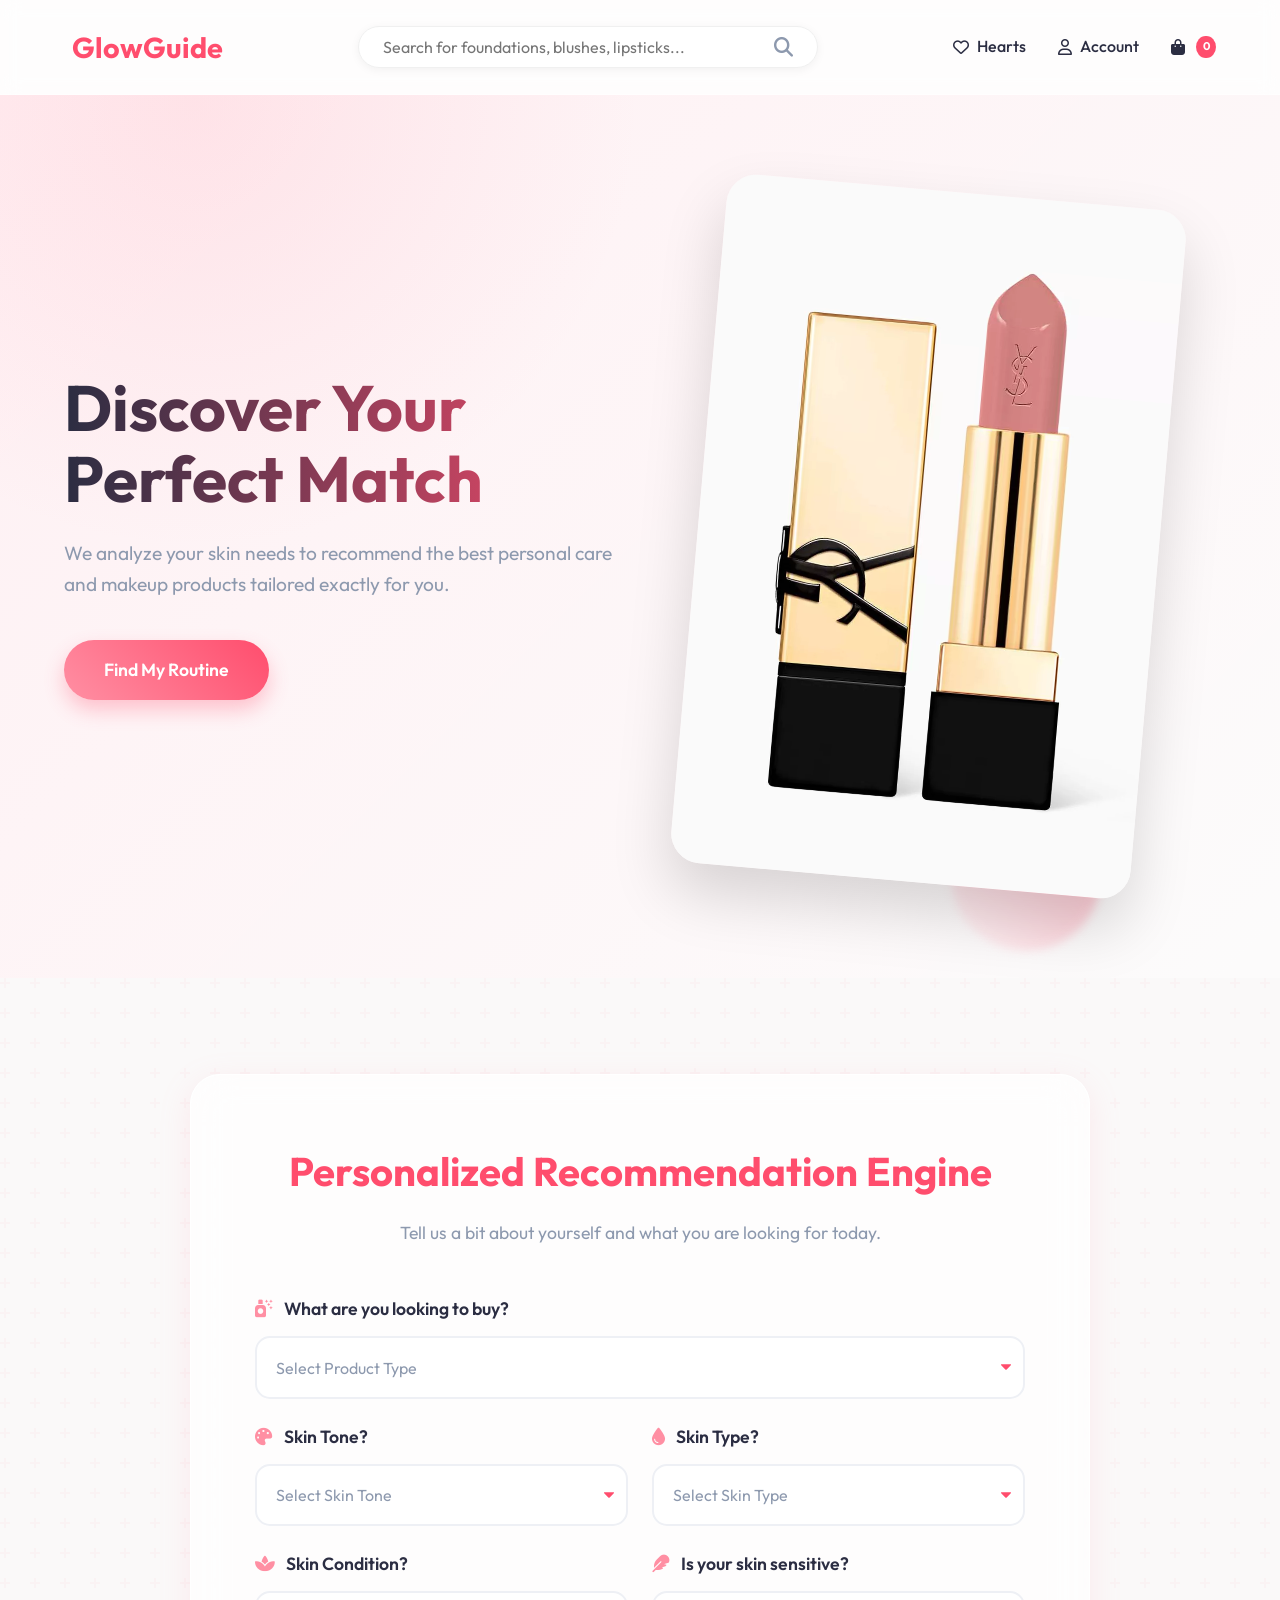
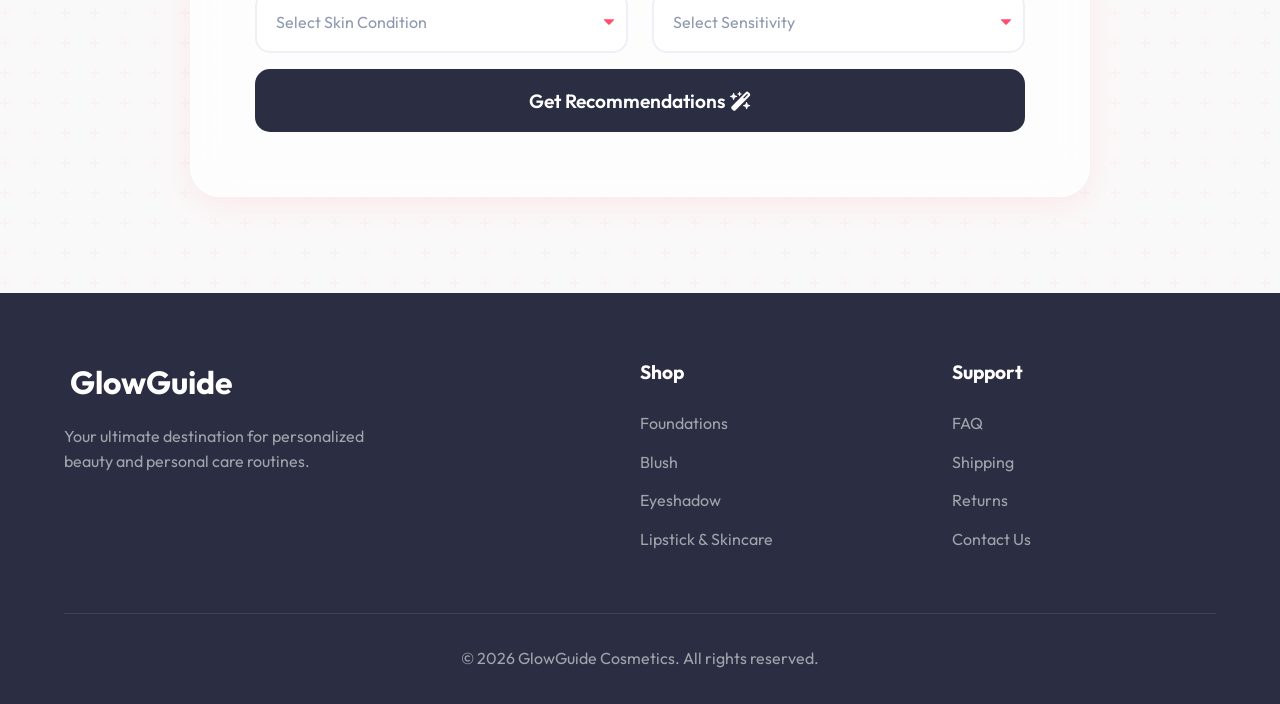
==== index.html @ 0bbc3abe "Initial commit for GlowGuide app" ====
<!DOCTYPE html>
<html lang="en">
<head>
    <meta charset="UTF-8">
    <meta name="viewport" content="width=device-width, initial-scale=1.0">
    <title>GlowGuide | Personalized Beauty Recommendations</title>
    <meta name="description" content="Discover your perfect makeup and skincare match using our intelligent recommendation engine.">
    <!-- Google Fonts: Outfit -->
    <link href="https://fonts.googleapis.com/css2?family=Outfit:wght@300;400;500;600;700&display=swap" rel="stylesheet">
    <!-- Font Awesome -->
    <link rel="stylesheet" href="https://cdnjs.cloudflare.com/ajax/libs/font-awesome/6.4.0/css/all.min.css">
    <!-- Custom CSS -->
    <link rel="stylesheet" href="style.css">
</head>
<body>
    <!-- Navbar -->
    <nav class="navbar">
        <div class="logo">
            <i class="fa-solid fa-sparkles"></i> GlowGuide
        </div>
        <div class="search-bar">
            <input type="text" placeholder="Search for foundations, blushes, lipsticks...">
            <button><i class="fa-solid fa-search"></i></button>
        </div>
        <div class="nav-links">
            <a href="#"><i class="fa-regular fa-heart"></i> Hearts</a>
            <a href="#"><i class="fa-regular fa-user"></i> Account</a>
            <a href="#" class="cart-icon" id="cart-icon-btn"><i class="fa-solid fa-bag-shopping"></i> <span class="badge">0</span></a>
        </div>
    </nav>

    <!-- Hero Section -->
    <section class="hero">
        <div class="hero-content">
            <h1>Discover Your Perfect Match</h1>
            <p>We analyze your skin needs to recommend the best personal care and makeup products tailored exactly for you.</p>
            <a href="#quiz" class="btn-primary">Find My Routine</a>
        </div>
        <div class="hero-image-placeholder">
            <div class="floating-bubble bubble-1"></div>
            <div class="floating-bubble bubble-2"></div>
            <div class="floating-bubble bubble-3"></div>
            <img id="hero-img" src="Assets/lipstick5.jpg" alt="Beauty Image" class="hero-img">
        </div>
    </section>

    <!-- Recommendation Engine -->
    <section id="quiz" class="quiz-section">
        <div class="quiz-container">
            <h2>Personalized Recommendation Engine</h2>
            <p>Tell us a bit about yourself and what you are looking for today.</p>
            
            <form id="recommendation-form">
                <div class="form-grid">
                    <div class="form-group full-width">
                        <label for="category"><i class="fa-solid fa-spray-can-sparkles"></i> What are you looking to buy?</label>
                        <select id="category" name="category" required>
                            <option value="" disabled selected>Select Product Type</option>
                            <option value="foundation">Foundation</option>
                            <option value="blush">Blush</option>
                            <option value="eyeshadow">Eyeshadow Palette</option>
                            <option value="lipstick">Lipstick</option>
                        </select>
                    </div>

                    <div class="form-group">
                        <label for="skinTone"><i class="fa-solid fa-palette"></i> Skin Tone?</label>
                        <select id="skinTone" name="skinTone" required>
                            <option value="" disabled selected>Select Skin Tone</option>
                            <option value="fair">Fair / Light</option>
                            <option value="medium">Medium</option>
                            <option value="tan">Tan / Olive</option>
                            <option value="deep">Deep</option>
                        </select>
                    </div>

                    <div class="form-group">
                        <label for="skinType"><i class="fa-solid fa-droplet"></i> Skin Type?</label>
                        <select id="skinType" name="skinType" required>
                            <option value="" disabled selected>Select Skin Type</option>
                            <option value="dry">Dry</option>
                            <option value="oily">Oily</option>
                            <option value="combination">Combination</option>
                            <option value="normal">Normal</option>
                        </select>
                    </div>

                    <div class="form-group">
                        <label for="skinCondition"><i class="fa-solid fa-spa"></i> Skin Condition?</label>
                        <select id="skinCondition" name="skinCondition" required>
                            <option value="" disabled selected>Select Skin Condition</option>
                            <option value="none">None / Normal</option>
                            <option value="acne">Acne-Prone</option>
                            <option value="aging">Aging / Fine Lines</option>
                            <option value="redness">Redness</option>
                            <option value="pigmentation">Pigmentation / Dark Spots</option>
                        </select>
                    </div>

                    <div class="form-group">
                        <label for="sensitivity"><i class="fa-solid fa-feather"></i> Is your skin sensitive?</label>
                        <select id="sensitivity" name="sensitivity" required>
                            <option value="" disabled selected>Select Sensitivity</option>
                            <option value="yes">Yes, very sensitive</option>
                            <option value="no">No, not sensitive</option>
                        </select>
                    </div>
                </div>

                <button type="submit" class="btn-submit">
                    Get Recommendations <i class="fa-solid fa-wand-magic-sparkles"></i>
                </button>
            </form>
        </div>
    </section>

    <!-- Results Section -->
    <section id="results" class="results-section hidden">
        <h2>Your Perfect Routine Matches</h2>
        <p class="subtitle">Based on your unique profile, we've curated these perfect matches for you.</p>
        
        <div class="loading-spinner hidden" id="spinner">
            <div class="spinner"></div>
        </div>

        <div class="products-grid" id="products-container">
            <!-- Dynamic Product Cards Injected Here via JS -->
        </div>
    </section>

    <!-- Cart Modal -->
    <div class="modal-overlay" id="cart-modal">
        <div class="modal-content">
            <div class="modal-header">
                <h2>Your Bag</h2>
                <button class="btn-close" id="close-modal"><i class="fa-solid fa-xmark"></i></button>
            </div>
            <div class="cart-items" id="cart-items">
                <!-- Cart items injected here -->
            </div>
            <div class="cart-footer">
                <div class="cart-total">
                    <span>Total Estimated:</span>
                    <span id="cart-total-price">$0.00</span>
                </div>
                <button class="btn-checkout">Checkout Now</button>
            </div>
            
            <!-- Success Overlay inside the popup -->
            <div class="cart-success-overlay hidden" id="cart-success">
                <div class="success-icon-wrapper">
                    <i class="fa-solid fa-check big-tick"></i>
                </div>
                <h3>Congratulations on your order!</h3>
            </div>
        </div>
    </div>

    <!-- Footer -->
    <footer>
        <div class="footer-content">
            <div class="footer-logo">
                <i class="fa-solid fa-sparkles"></i> GlowGuide
                <p>Your ultimate destination for personalized beauty and personal care routines.</p>
            </div>
            <div class="footer-links">
                <h3>Shop</h3>
                <ul>
                    <li><a href="#">Foundations</a></li>
                    <li><a href="#">Blush</a></li>
                    <li><a href="#">Eyeshadow</a></li>
                    <li><a href="#">Lipstick & Skincare</a></li>
                </ul>
            </div>
            <div class="footer-links">
                <h3>Support</h3>
                <ul>
                    <li><a href="#">FAQ</a></li>
                    <li><a href="#">Shipping</a></li>
                    <li><a href="#">Returns</a></li>
                    <li><a href="#">Contact Us</a></li>
                </ul>
            </div>
        </div>
        <div class="footer-bottom">
            <p>&copy; 2026 GlowGuide Cosmetics. All rights reserved.</p>
        </div>
    </footer>

    <!-- Product Quick View Modal -->
    <div class="modal-overlay" id="product-modal">
        <div class="modal-content product-modal-content">
            <button class="btn-close popup-close" id="close-product-modal"><i class="fa-solid fa-xmark"></i></button>
            
            <div class="product-popup-layout">
                <div class="popup-image">
                    <img id="popup-img" src="" alt="Product">
                </div>
                <div class="popup-details">
                    <h2 id="popup-title">Product Name</h2>
                    <div id="popup-tags" class="product-tags"></div>
                    <h3 id="popup-price" class="product-price">$0.00</h3>
                    <div class="popup-divider"></div>
                    <h4>Description</h4>
                    <p id="popup-desc">Product Description goes here...</p>
                    
                    <button class="btn-primary" style="margin-top: auto; width: 100%; border: none; font-size: 1.2rem; cursor: pointer;" id="popup-add-cart">
                        <i class="fa-solid fa-cart-plus"></i> Add to Bag
                    </button>
                </div>
            </div>
        </div>
    </div>

    <script src="script.js"></script>
</body>
</html>
---- style.css ----
:root {
    --primary-color: #ff8fa3;
    --primary-dark: #ff4d6d;
    --secondary-color: #fff0f3;
    --text-dark: #2b2d42;
    --text-light: #8d99ae;
    --bg-light: #faf9f9;
    --white: #ffffff;
    --glass-bg: rgba(255, 255, 255, 0.7);
    --glass-border: rgba(255, 255, 255, 0.5);
    --shadow-soft: 0 8px 32px rgba(255, 143, 163, 0.15);
    --shadow-hover: 0 15px 35px rgba(255, 143, 163, 0.25);
    --transition: all 0.3s cubic-bezier(0.25, 0.8, 0.25, 1);
}

* {
    margin: 0;
    padding: 0;
    box-sizing: border-box;
    font-family: 'Outfit', sans-serif;
}

body {
    background-color: var(--bg-light);
    color: var(--text-dark);
    line-height: 1.6;
    overflow-x: hidden;
}

html {
    scroll-behavior: smooth;
}

/* Navbar */
.navbar {
    display: flex;
    justify-content: space-between;
    align-items: center;
    padding: 1.5rem 5%;
    background: var(--glass-bg);
    backdrop-filter: blur(10px);
    -webkit-backdrop-filter: blur(10px);
    border-bottom: 1px solid var(--glass-border);
    position: sticky;
    top: 0;
    z-index: 1000;
}

.logo {
    font-size: 1.8rem;
    font-weight: 700;
    color: var(--primary-dark);
    display: flex;
    align-items: center;
    gap: 0.5rem;
}

.search-bar {
    display: flex;
    flex: 0 1 40%;
    background: var(--white);
    border-radius: 50px;
    padding: 0.5rem 1.5rem;
    box-shadow: 0 2px 10px rgba(0,0,0,0.05);
    border: 1px solid #f0f0f0;
}

.search-bar input {
    flex: 1;
    border: none;
    outline: none;
    font-size: 1rem;
    color: var(--text-dark);
    background: transparent;
}

.search-bar button {
    background: transparent;
    border: none;
    cursor: pointer;
    color: var(--text-light);
    font-size: 1.2rem;
    transition: var(--transition);
}

.search-bar button:hover {
    color: var(--primary-dark);
}

.nav-links {
    display: flex;
    gap: 2rem;
    align-items: center;
}

.nav-links a {
    text-decoration: none;
    color: var(--text-dark);
    font-weight: 500;
    transition: var(--transition);
    display: flex;
    align-items: center;
    gap: 0.5rem;
}

.nav-links a:hover {
    color: var(--primary-dark);
}

.badge {
    background: var(--primary-dark);
    color: white;
    font-size: 0.7rem;
    padding: 0.15rem 0.4rem;
    border-radius: 50%;
    font-weight: bold;
    margin-left: 0.2rem;
}

/* Hero Section */
.hero {
    display: flex;
    align-items: center;
    justify-content: space-between;
    padding: 6rem 5%;
    min-height: 80vh;
    background: linear-gradient(135deg, var(--secondary-color) 0%, rgba(255, 255, 255, 0.4) 100%);
    position: relative;
    overflow: hidden;
}

.hero::before {
    content: '';
    position: absolute;
    top: -50%;
    left: -20%;
    width: 100vh;
    height: 100vh;
    background: radial-gradient(circle, var(--primary-color) 0%, transparent 70%);
    opacity: 0.15;
    z-index: 0;
}

.hero-content {
    flex: 1;
    max-width: 600px;
    z-index: 1;
}

.hero-content h1 {
    font-size: 4rem;
    font-weight: 700;
    line-height: 1.1;
    margin-bottom: 1.5rem;
    background: linear-gradient(to right, var(--text-dark), var(--primary-dark));
    -webkit-background-clip: text;
    -webkit-text-fill-color: transparent;
}

.hero-content p {
    font-size: 1.2rem;
    color: var(--text-light);
    margin-bottom: 2.5rem;
}

.btn-primary {
    display: inline-block;
    padding: 1rem 2.5rem;
    background: linear-gradient(45deg, var(--primary-color), var(--primary-dark));
    color: var(--white);
    text-decoration: none;
    font-weight: 600;
    border-radius: 50px;
    box-shadow: 0 10px 20px rgba(255, 77, 109, 0.3);
    transition: var(--transition);
    font-size: 1.1rem;
}

.btn-primary:hover {
    transform: translateY(-5px);
    box-shadow: 0 15px 25px rgba(255, 77, 109, 0.4);
}

.hero-image-placeholder {
    flex: 1;
    position: relative;
    display: flex;
    justify-content: center;
    align-items: center;
    z-index: 1;
}

.hero-img {
    width: 80%;
    max-width: 500px;
    border-radius: 30px;
    box-shadow: 0 30px 60px rgba(0,0,0,0.15);
    transform: rotate(5deg);
    transition: var(--transition);
    animation: floating 6s ease-in-out infinite;
}

@keyframes floating {
    0% { transform: translateY(0px) rotate(5deg); }
    50% { transform: translateY(-20px) rotate(2deg); }
    100% { transform: translateY(0px) rotate(5deg); }
}

.floating-bubble {
    position: absolute;
    border-radius: 50%;
    background: linear-gradient(45deg, var(--primary-color), white);
    opacity: 0.6;
    filter: blur(5px);
}

.bubble-1 { width: 100px; height: 100px; top: 10%; right: 10%; animation: floatBubbles 5s ease-in-out infinite; }
.bubble-2 { width: 60px; height: 60px; bottom: 20%; left: 10%; animation: floatBubbles 7s ease-in-out infinite reverse; }
.bubble-3 { width: 150px; height: 150px; bottom: -10%; right: 20%; background: linear-gradient(45deg, var(--secondary-color), var(--primary-color)); animation: floatBubbles 8s ease-in-out infinite; }

@keyframes floatBubbles {
    0% { transform: translateY(0) translateX(0); }
    50% { transform: translateY(-20px) translateX(10px); }
    100% { transform: translateY(0) translateX(0); }
}

/* Quiz Section */
.quiz-section {
    padding: 6rem 5%;
    background: url("data:image/svg+xml,%3Csvg width='60' height='60' viewBox='0 0 60 60' xmlns='http://www.w3.org/2000/svg'%3E%3Cg fill='none' fill-rule='evenodd'%3E%3Cg fill='%23ff8fa3' fill-opacity='0.05'%3E%3Cpath d='M36 34v-4h-2v4h-4v2h4v4h2v-4h4v-2h-4zm0-30V0h-2v4h-4v2h4v4h2V6h4V4h-4zM6 34v-4H4v4H0v2h4v4h2v-4h4v-2H6zM6 4V0H4v4H0v2h4v4h2V6h4V4H6z'/%3E%3C/g%3E%3C/g%3E%3C/svg%3E");
}

.quiz-container {
    max-width: 900px;
    margin: 0 auto;
    background: var(--glass-bg);
    backdrop-filter: blur(20px);
    border: 1px solid var(--white);
    padding: 4rem;
    border-radius: 30px;
    box-shadow: var(--shadow-soft);
    text-align: center;
}

.quiz-container h2 {
    font-size: 2.5rem;
    margin-bottom: 1rem;
    color: var(--primary-dark);
}

.quiz-container p {
    color: var(--text-light);
    margin-bottom: 3rem;
    font-size: 1.1rem;
}

.form-grid {
    display: grid;
    grid-template-columns: 1fr 1fr;
    gap: 1.5rem;
    text-align: left;
}

.form-group.full-width {
    grid-column: span 2;
}

.form-group label {
    display: block;
    margin-bottom: 0.8rem;
    font-weight: 600;
    font-size: 1.1rem;
    color: var(--text-dark);
}

.form-group label i {
    color: var(--primary-color);
    margin-right: 0.5rem;
}

.form-group select {
    width: 100%;
    padding: 1.2rem;
    font-size: 1rem;
    border: 2px solid #eef0f5;
    border-radius: 15px;
    background: var(--white);
    color: var(--text-dark);
    outline: none;
    transition: var(--transition);
    appearance: none;
    background-image: url("data:image/svg+xml;charset=US-ASCII,%3Csvg%20xmlns%3D%22http%3A%2F%2Fwww.w3.org%2F2000%2Fsvg%22%20width%3D%22292.4%22%20height%3D%22292.4%22%3E%3Cpath%20fill%3D%22%23ff4d6d%22%20d%3D%22M287%2069.4a17.6%2017.6%200%200%200-13-5.4H18.4c-5%200-9.3%201.8-12.9%205.4A17.6%2017.6%200%200%200%200%2082.2c0%205%201.8%209.3%205.4%2012.9l128%20127.9c3.6%203.6%207.8%205.4%2012.8%205.4s9.2-1.8%2012.8-5.4L287%2095c3.5-3.5%205.4-7.8%205.4-12.8%200-5-1.9-9.2-5.5-12.8z%22%2F%3E%3C%2Fsvg%3E"), linear-gradient(to bottom, #ffffff 0%,#ffffff 100%);
    background-repeat: no-repeat, repeat;
    background-position: right .7em top 50%, 0 0;
    background-size: .65em auto, 100%;
    cursor: pointer;
}

.form-group select:focus {
    border-color: var(--primary-color);
    box-shadow: 0 0 0 4px rgba(255, 143, 163, 0.2);
}

.form-group select:invalid {
    color: var(--text-light);
}

.btn-submit {
    display: inline-block;
    width: 100%;
    padding: 1.2rem;
    margin-top: 1rem;
    background: var(--text-dark);
    color: var(--white);
    border: none;
    font-weight: 600;
    border-radius: 15px;
    font-size: 1.2rem;
    cursor: pointer;
    transition: var(--transition);
}

.btn-submit:hover {
    background: var(--primary-dark);
    transform: translateY(-3px);
    box-shadow: 0 10px 20px rgba(0,0,0,0.1);
}

/* Results Section */
.results-section {
    padding: 6rem 5%;
    text-align: center;
    background-color: var(--white);
}

.results-section h2 {
    font-size: 3rem;
    margin-bottom: 1rem;
    color: var(--text-dark);
}

.subtitle {
    color: var(--text-light);
    font-size: 1.2rem;
    margin-bottom: 4rem;
}

.hidden {
    display: none !important;
}

.spinner {
    width: 60px;
    height: 60px;
    border: 5px solid rgba(255, 143, 163, 0.2);
    border-radius: 50%;
    border-top-color: var(--primary-dark);
    animation: spin 1s ease-in-out infinite;
    margin: 0 auto;
}

@keyframes spin {
    to { transform: rotate(360deg); }
}

/* Products Grid */
.products-grid {
    display: grid;
    grid-template-columns: repeat(auto-fit, minmax(300px, 1fr));
    gap: 3rem;
    max-width: 1400px;
    margin: 0 auto;
}

/* Product Card */
.product-card {
    background: var(--white);
    border-radius: 20px;
    overflow: hidden;
    position: relative;
    box-shadow: 0 10px 30px rgba(0,0,0,0.05);
    transition: var(--transition);
    border: 1px solid #f5f5f5;
    text-align: left;
    display: flex;
    flex-direction: column;
}

.product-card:hover {
    transform: scale(1.1) translateY(-15px);
    box-shadow: 0 30px 60px rgba(0,0,0,0.15);
    border-color: var(--primary-color);
    z-index: 50;
}

.product-img-wrapper {
    height: 280px;
    overflow: hidden;
    position: relative;
    background: #fdfdfd;
    display: flex;
    justify-content: center;
    align-items: center;
}

.product-img-wrapper img {
    width: 100%;
    height: 100%;
    object-fit: cover;
    transition: var(--transition);
}

.product-card:hover .product-img-wrapper img {
    transform: scale(1.05);
}

.match-badge {
    position: absolute;
    top: 15px;
    right: 15px;
    background: var(--primary-color);
    color: white;
    padding: 0.5rem 1rem;
    border-radius: 50px;
    font-weight: 700;
    font-size: 0.9rem;
    box-shadow: 0 4px 10px rgba(0,0,0,0.1);
    z-index: 2;
}

.product-info {
    padding: 1.5rem;
    display: flex;
    flex-direction: column;
    flex-grow: 1;
}

.product-title {
    font-size: 1.3rem;
    font-weight: 600;
    margin-bottom: 0.5rem;
    color: var(--text-dark);
}

.product-tags {
    margin-bottom: 0.5rem;
    display: flex;
    flex-wrap: wrap;
    gap: 0.4rem;
}

.tag {
    font-size: 0.75rem;
    padding: 0.2rem 0.6rem;
    border-radius: 20px;
    background: var(--secondary-color);
    color: var(--primary-dark);
    font-weight: 600;
}

.product-desc {
    color: var(--text-light);
    font-size: 0.95rem;
    margin-bottom: 1.5rem;
    flex-grow: 1;
}

.product-footer {
    display: flex;
    justify-content: space-between;
    align-items: center;
    margin-top: auto;
}

.product-price {
    font-size: 1.4rem;
    font-weight: 700;
    color: var(--primary-dark);
}

.btn-add-cart {
    padding: 0.8rem 1.5rem;
    background: var(--secondary-color);
    color: var(--primary-dark);
    border: none;
    border-radius: 50px;
    font-weight: 600;
    cursor: pointer;
    transition: var(--transition);
    display: flex;
    align-items: center;
    gap: 0.4rem;
}

.btn-add-cart:hover {
    background: var(--primary-dark);
    color: var(--white);
}

/* Modal styling */
.modal-overlay {
    position: fixed;
    top: 0;
    left: 0;
    width: 100vw;
    height: 100vh;
    background: rgba(0,0,0,0.5);
    backdrop-filter: blur(5px);
    z-index: 9999;
    display: flex;
    justify-content: center;
    align-items: center;
    opacity: 0;
    pointer-events: none;
    transition: opacity 0.3s ease;
}

.modal-overlay.active {
    opacity: 1;
    pointer-events: all;
}

.modal-content {
    background: var(--white);
    width: 90%;
    max-width: 500px;
    border-radius: 20px;
    padding: 2rem;
    box-shadow: 0 20px 50px rgba(0,0,0,0.2);
    transform: translateY(20px);
    transition: transform 0.3s ease;
    max-height: 80vh;
    display: flex;
    flex-direction: column;
}

.modal-overlay.active .modal-content {
    transform: translateY(0);
}

.modal-header {
    display: flex;
    justify-content: space-between;
    align-items: center;
    margin-bottom: 1.5rem;
    border-bottom: 1px solid #eee;
    padding-bottom: 1rem;
}

.modal-header h2 {
    font-size: 1.5rem;
    color: var(--text-dark);
}

.btn-close {
    background: none;
    border: none;
    font-size: 1.5rem;
    cursor: pointer;
    color: var(--text-light);
    transition: var(--transition);
}

.btn-close:hover {
    color: var(--primary-dark);
}

.cart-items {
    overflow-y: auto;
    flex-grow: 1;
    margin-bottom: 1rem;
}

.cart-item {
    display: flex;
    align-items: center;
    justify-content: space-between;
    margin-bottom: 1rem;
    border-bottom: 1px solid #f9f9f9;
    padding-bottom: 1rem;
}

.cart-item-info {
    display: flex;
    flex-direction: column;
}

.cart-item-title {
    font-weight: 600;
    color: var(--text-dark);
    margin-bottom: 0.2rem;
}

.cart-item-price {
    color: var(--text-light);
    font-size: 0.9rem;
}

.cart-item-remove {
    color: var(--primary-dark);
    cursor: pointer;
    background: none;
    border: none;
    font-size: 1.2rem;
}

.cart-empty {
    text-align: center;
    color: var(--text-light);
    padding: 2rem 0;
}

.cart-footer {
    border-top: 1px solid #eee;
    padding-top: 1.5rem;
}

.cart-total {
    display: flex;
    justify-content: space-between;
    align-items: center;
    margin-bottom: 1.5rem;
    font-size: 1.3rem;
    font-weight: 700;
}

.btn-checkout {
    width: 100%;
    padding: 1rem;
    background: var(--text-dark);
    color: var(--white);
    border: none;
    border-radius: 10px;
    font-size: 1.1rem;
    font-weight: 600;
    cursor: pointer;
    transition: var(--transition);
}

.btn-checkout:hover {
    background: var(--primary-dark);
}

/* Cart Success Overlay */
.cart-success-overlay {
    position: absolute;
    top: 0; left: 0;
    width: 100%; height: 100%;
    background: rgba(255, 255, 255, 0.95);
    backdrop-filter: blur(5px);
    border-radius: 20px;
    display: flex;
    flex-direction: column;
    justify-content: center;
    align-items: center;
    text-align: center;
    z-index: 10;
    opacity: 1;
    transition: opacity 0.4s ease;
}

.cart-success-overlay.hidden {
    opacity: 0;
    pointer-events: none;
    /* Ensure it retains flex properties but remains invisible/unclickable */
    display: flex !important;
}

.success-icon-wrapper {
    width: 80px; height: 80px;
    background: #20c997;
    border-radius: 50%;
    display: flex;
    justify-content: center;
    align-items: center;
    margin-bottom: 1.5rem;
    box-shadow: 0 10px 25px rgba(32, 201, 151, 0.4);
    animation: popInBounce 0.6s cubic-bezier(0.175, 0.885, 0.32, 1.275);
}

.big-tick {
    color: white;
    font-size: 2.5rem;
}

.cart-success-overlay h3 {
    font-size: 1.6rem;
    color: var(--text-dark);
    animation: fadeInUp 0.5s ease forwards 0.2s;
    opacity: 0;
    padding: 0 10%;
}

@keyframes popInBounce {
    0% { transform: scale(0); }
    60% { transform: scale(1.2); }
    100% { transform: scale(1); }
}

.checkout-loader {
    display: inline-block;
    width: 20px;
    height: 20px;
    border: 3px solid rgba(255,255,255,0.3);
    border-radius: 50%;
    border-top-color: #fff;
    animation: checkoutSpin 1s ease-in-out infinite;
    vertical-align: middle;
    margin-right: 8px;
}

@keyframes checkoutSpin {
    to { transform: rotate(360deg); }
}

/* Perfect Match Border Glow */
.perfect-match {
    border: 2px solid var(--primary-color) !important;
    box-shadow: 0 0 20px rgba(255, 143, 163, 0.5) !important;
    position: relative;
    animation: glowPulse 2s infinite alternate;
}

@keyframes glowPulse {
    from { 
        box-shadow: 0 0 15px rgba(255, 143, 163, 0.4); 
        border-color: var(--primary-color);
    }
    to { 
        box-shadow: 0 0 30px rgba(255, 143, 163, 0.8), 0 0 40px rgba(255, 143, 163, 0.4) !important; 
        border-color: var(--primary-dark);
    }
}

/* Product Popup Modal */
.product-modal-content {
    max-width: 900px;
    padding: 0;
    overflow: hidden;
    position: relative;
    max-height: 90vh;
}

.popup-close {
    position: absolute;
    top: 15px;
    right: 20px;
    z-index: 10;
    background: white;
    border-radius: 50%;
    width: 40px;
    height: 40px;
    display: flex;
    justify-content: center;
    align-items: center;
    box-shadow: 0 4px 10px rgba(0,0,0,0.1);
}

.product-popup-layout {
    display: flex;
    height: 100%;
}

.popup-image {
    flex: 1;
    background: #fdfdfd;
    display: flex;
    justify-content: center;
    align-items: center;
    padding: 2rem;
}

.popup-image img {
    width: 100%;
    max-height: 450px;
    object-fit: contain;
}

.popup-details {
    flex: 1;
    padding: 3rem 2.5rem;
    display: flex;
    flex-direction: column;
    text-align: left;
    overflow-y: auto;
}

.popup-details h2 {
    font-size: 2.2rem;
    color: var(--text-dark);
    margin-bottom: 0.5rem;
}

.popup-details h3 {
    margin: 1rem 0;
    font-size: 1.8rem;
    color: var(--primary-dark);
    font-weight: 700;
}

.popup-divider {
    height: 1px;
    background: #eee;
    margin: 1.5rem 0;
    width: 100%;
}

.popup-details h4 {
    font-size: 1.1rem;
    margin-bottom: 0.5rem;
    color: var(--primary-dark);
}

.popup-details p {
    color: var(--text-light);
    font-size: 1.1rem;
    line-height: 1.7;
    margin-bottom: 2rem;
}

@media (max-width: 768px) {
    .product-popup-layout {
        flex-direction: column;
        overflow-y: auto;
        max-height: 80vh;
    }
    .popup-details {
        padding: 2rem;
    }
}

/* Footer */
footer {
    background: var(--text-dark);
    color: var(--white);
    padding: 4rem 5% 2rem;
}

.footer-content {
    display: grid;
    grid-template-columns: 2fr 1fr 1fr;
    gap: 3rem;
    margin-bottom: 3rem;
}

.footer-logo {
    font-size: 2rem;
    font-weight: 700;
    color: var(--white);
    margin-bottom: 1rem;
}

.footer-logo i {
    color: var(--primary-color);
}

.footer-logo p {
    font-size: 1rem;
    color: #a0a4ab;
    margin-top: 1rem;
    font-weight: 400;
    max-width: 300px;
}

.footer-links h3 {
    font-size: 1.2rem;
    margin-bottom: 1.5rem;
    color: var(--white);
}

.footer-links ul {
    list-style: none;
}

.footer-links ul li {
    margin-bottom: 0.8rem;
}

.footer-links ul li a {
    color: #a0a4ab;
    text-decoration: none;
    transition: var(--transition);
}

.footer-links ul li a:hover {
    color: var(--primary-color);
    padding-left: 5px;
}

.footer-bottom {
    text-align: center;
    padding-top: 2rem;
    border-top: 1px solid rgba(255,255,255,0.1);
    color: #a0a4ab;
}

/* Animations */
@keyframes fadeInUp {
    from {
        opacity: 0;
        transform: translateY(30px);
    }
    to {
        opacity: 1;
        transform: translateY(0);
    }
}

.animate-up {
    animation: fadeInUp 0.6s ease forwards;
}

/* Responsive */
@media (max-width: 900px) {
    .form-grid {
        grid-template-columns: 1fr;
    }
    .form-group.full-width {
        grid-column: span 1;
    }

    .hero {
        flex-direction: column;
        text-align: center;
        padding-top: 4rem;
    }
    
    .hero-content h1 {
        font-size: 3rem;
    }
    
    .hero-image-placeholder {
        margin-top: 3rem;
    }
    
    .search-bar {
        display: none;
    }
    
    .footer-content {
        grid-template-columns: 1fr;
    }
}
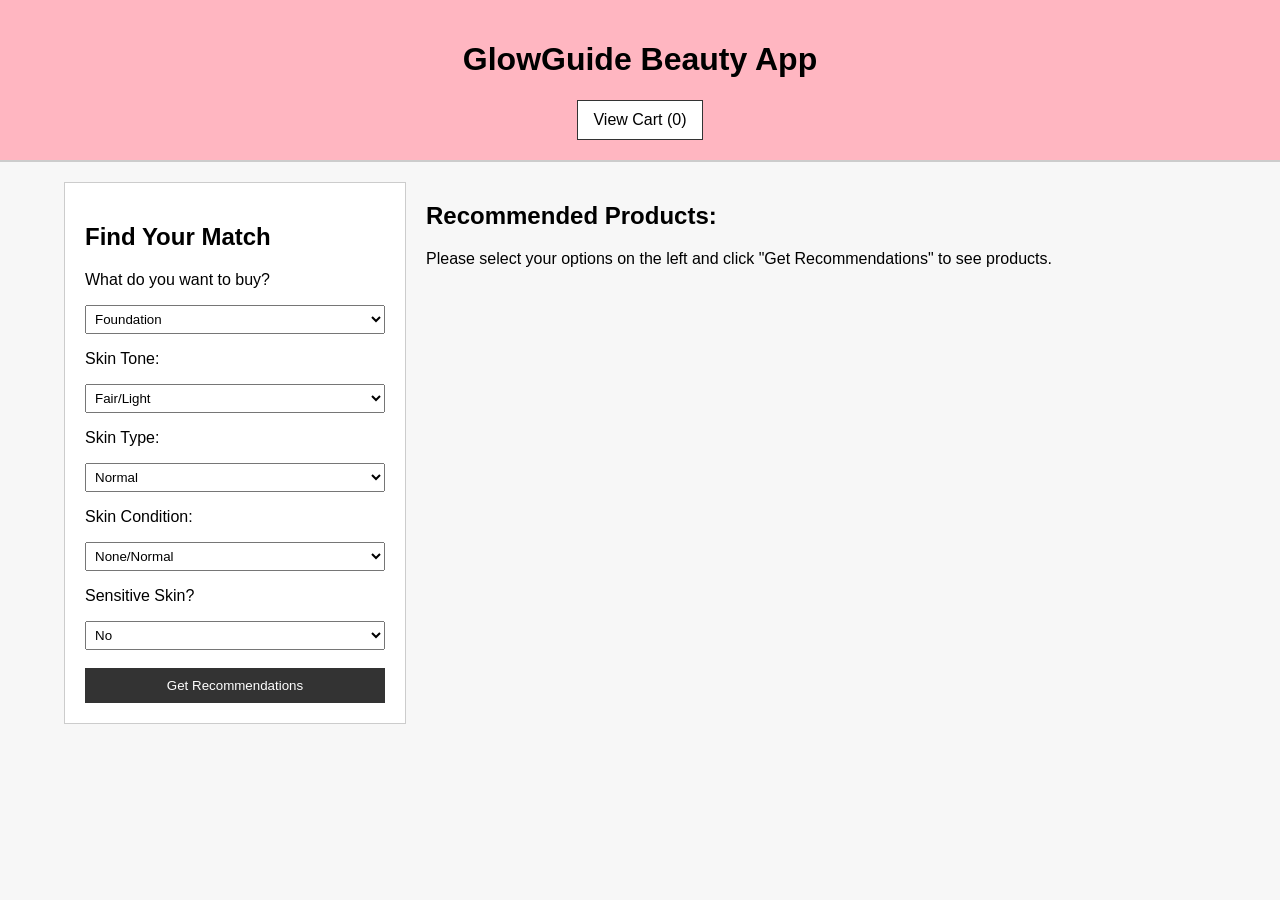
==== commit 889d3421: "Downgraded code logic and design to basic academic submission level" ====
--- a/index.html
+++ b/index.html
@@ -1,214 +1,82 @@
 <!DOCTYPE html>
-<html lang="en">
+<html>
 <head>
-    <meta charset="UTF-8">
-    <meta name="viewport" content="width=device-width, initial-scale=1.0">
-    <title>GlowGuide | Personalized Beauty Recommendations</title>
-    <meta name="description" content="Discover your perfect makeup and skincare match using our intelligent recommendation engine.">
-    <!-- Google Fonts: Outfit -->
-    <link href="https://fonts.googleapis.com/css2?family=Outfit:wght@300;400;500;600;700&display=swap" rel="stylesheet">
-    <!-- Font Awesome -->
-    <link rel="stylesheet" href="https://cdnjs.cloudflare.com/ajax/libs/font-awesome/6.4.0/css/all.min.css">
-    <!-- Custom CSS -->
-    <link rel="stylesheet" href="style.css">
+    <title>GlowGuide Recommendations</title>
+    <link rel="stylesheet" type="text/css" href="style.css">
 </head>
 <body>
-    <!-- Navbar -->
-    <nav class="navbar">
-        <div class="logo">
-            <i class="fa-solid fa-sparkles"></i> GlowGuide
-        </div>
-        <div class="search-bar">
-            <input type="text" placeholder="Search for foundations, blushes, lipsticks...">
-            <button><i class="fa-solid fa-search"></i></button>
-        </div>
-        <div class="nav-links">
-            <a href="#"><i class="fa-regular fa-heart"></i> Hearts</a>
-            <a href="#"><i class="fa-regular fa-user"></i> Account</a>
-            <a href="#" class="cart-icon" id="cart-icon-btn"><i class="fa-solid fa-bag-shopping"></i> <span class="badge">0</span></a>
-        </div>
-    </nav>
 
-    <!-- Hero Section -->
-    <section class="hero">
-        <div class="hero-content">
-            <h1>Discover Your Perfect Match</h1>
-            <p>We analyze your skin needs to recommend the best personal care and makeup products tailored exactly for you.</p>
-            <a href="#quiz" class="btn-primary">Find My Routine</a>
-        </div>
-        <div class="hero-image-placeholder">
-            <div class="floating-bubble bubble-1"></div>
-            <div class="floating-bubble bubble-2"></div>
-            <div class="floating-bubble bubble-3"></div>
-            <img id="hero-img" src="Assets/lipstick5.jpg" alt="Beauty Image" class="hero-img">
-        </div>
-    </section>
+    <div class="header">
+        <h1>GlowGuide Beauty App</h1>
+        <button onclick="openCart()">View Cart (<span id="cart-count">0</span>)</button>
+    </div>
 
-    <!-- Recommendation Engine -->
-    <section id="quiz" class="quiz-section">
-        <div class="quiz-container">
-            <h2>Personalized Recommendation Engine</h2>
-            <p>Tell us a bit about yourself and what you are looking for today.</p>
+    <div class="container">
+        <!-- left side form -->
+        <div class="form-section">
+            <h2>Find Your Match</h2>
             
-            <form id="recommendation-form">
-                <div class="form-grid">
-                    <div class="form-group full-width">
-                        <label for="category"><i class="fa-solid fa-spray-can-sparkles"></i> What are you looking to buy?</label>
-                        <select id="category" name="category" required>
-                            <option value="" disabled selected>Select Product Type</option>
-                            <option value="foundation">Foundation</option>
-                            <option value="blush">Blush</option>
-                            <option value="eyeshadow">Eyeshadow Palette</option>
-                            <option value="lipstick">Lipstick</option>
-                        </select>
-                    </div>
+            <p>What do you want to buy?</p>
+            <select id="category">
+                <option value="foundation">Foundation</option>
+                <option value="blush">Blush</option>
+                <option value="eyeshadow">Eyeshadow Palette</option>
+                <option value="lipstick">Lipstick</option>
+            </select>
 
-                    <div class="form-group">
-                        <label for="skinTone"><i class="fa-solid fa-palette"></i> Skin Tone?</label>
-                        <select id="skinTone" name="skinTone" required>
-                            <option value="" disabled selected>Select Skin Tone</option>
-                            <option value="fair">Fair / Light</option>
-                            <option value="medium">Medium</option>
-                            <option value="tan">Tan / Olive</option>
-                            <option value="deep">Deep</option>
-                        </select>
-                    </div>
+            <p>Skin Tone:</p>
+            <select id="skinTone">
+                <option value="fair">Fair/Light</option>
+                <option value="medium">Medium</option>
+                <option value="tan">Tan/Olive</option>
+                <option value="deep">Deep</option>
+            </select>
 
-                    <div class="form-group">
-                        <label for="skinType"><i class="fa-solid fa-droplet"></i> Skin Type?</label>
-                        <select id="skinType" name="skinType" required>
-                            <option value="" disabled selected>Select Skin Type</option>
-                            <option value="dry">Dry</option>
-                            <option value="oily">Oily</option>
-                            <option value="combination">Combination</option>
-                            <option value="normal">Normal</option>
-                        </select>
-                    </div>
+            <p>Skin Type:</p>
+            <select id="skinType">
+                <option value="normal">Normal</option>
+                <option value="dry">Dry</option>
+                <option value="oily">Oily</option>
+                <option value="combination">Combination</option>
+            </select>
 
-                    <div class="form-group">
-                        <label for="skinCondition"><i class="fa-solid fa-spa"></i> Skin Condition?</label>
-                        <select id="skinCondition" name="skinCondition" required>
-                            <option value="" disabled selected>Select Skin Condition</option>
-                            <option value="none">None / Normal</option>
-                            <option value="acne">Acne-Prone</option>
-                            <option value="aging">Aging / Fine Lines</option>
-                            <option value="redness">Redness</option>
-                            <option value="pigmentation">Pigmentation / Dark Spots</option>
-                        </select>
-                    </div>
+            <p>Skin Condition:</p>
+            <select id="skinCondition">
+                <option value="none">None/Normal</option>
+                <option value="acne">Acne</option>
+                <option value="aging">Aging</option>
+                <option value="redness">Redness</option>
+                <option value="pigmentation">Pigmentation</option>
+            </select>
 
-                    <div class="form-group">
-                        <label for="sensitivity"><i class="fa-solid fa-feather"></i> Is your skin sensitive?</label>
-                        <select id="sensitivity" name="sensitivity" required>
-                            <option value="" disabled selected>Select Sensitivity</option>
-                            <option value="yes">Yes, very sensitive</option>
-                            <option value="no">No, not sensitive</option>
-                        </select>
-                    </div>
-                </div>
+            <p>Sensitive Skin?</p>
+            <select id="sensitivity">
+                <option value="no">No</option>
+                <option value="yes">Yes</option>
+            </select>
 
-                <button type="submit" class="btn-submit">
-                    Get Recommendations <i class="fa-solid fa-wand-magic-sparkles"></i>
-                </button>
-            </form>
-        </div>
-    </section>
-
-    <!-- Results Section -->
-    <section id="results" class="results-section hidden">
-        <h2>Your Perfect Routine Matches</h2>
-        <p class="subtitle">Based on your unique profile, we've curated these perfect matches for you.</p>
-        
-        <div class="loading-spinner hidden" id="spinner">
-            <div class="spinner"></div>
+            <br><br>
+            <button class="search-btn" onclick="getRecommendations()">Get Recommendations</button>
         </div>
 
-        <div class="products-grid" id="products-container">
-            <!-- Dynamic Product Cards Injected Here via JS -->
-        </div>
-    </section>
-
-    <!-- Cart Modal -->
-    <div class="modal-overlay" id="cart-modal">
-        <div class="modal-content">
-            <div class="modal-header">
-                <h2>Your Bag</h2>
-                <button class="btn-close" id="close-modal"><i class="fa-solid fa-xmark"></i></button>
-            </div>
-            <div class="cart-items" id="cart-items">
-                <!-- Cart items injected here -->
-            </div>
-            <div class="cart-footer">
-                <div class="cart-total">
-                    <span>Total Estimated:</span>
-                    <span id="cart-total-price">$0.00</span>
-                </div>
-                <button class="btn-checkout">Checkout Now</button>
-            </div>
-            
-            <!-- Success Overlay inside the popup -->
-            <div class="cart-success-overlay hidden" id="cart-success">
-                <div class="success-icon-wrapper">
-                    <i class="fa-solid fa-check big-tick"></i>
-                </div>
-                <h3>Congratulations on your order!</h3>
+        <!-- right side results -->
+        <div class="results-section">
+            <h2>Recommended Products:</h2>
+            <div id="products">
+                <p>Please select your options on the left and click "Get Recommendations" to see products.</p>
             </div>
         </div>
     </div>
 
-    <!-- Footer -->
-    <footer>
-        <div class="footer-content">
-            <div class="footer-logo">
-                <i class="fa-solid fa-sparkles"></i> GlowGuide
-                <p>Your ultimate destination for personalized beauty and personal care routines.</p>
-            </div>
-            <div class="footer-links">
-                <h3>Shop</h3>
-                <ul>
-                    <li><a href="#">Foundations</a></li>
-                    <li><a href="#">Blush</a></li>
-                    <li><a href="#">Eyeshadow</a></li>
-                    <li><a href="#">Lipstick & Skincare</a></li>
-                </ul>
-            </div>
-            <div class="footer-links">
-                <h3>Support</h3>
-                <ul>
-                    <li><a href="#">FAQ</a></li>
-                    <li><a href="#">Shipping</a></li>
-                    <li><a href="#">Returns</a></li>
-                    <li><a href="#">Contact Us</a></li>
-                </ul>
-            </div>
-        </div>
-        <div class="footer-bottom">
-            <p>&copy; 2026 GlowGuide Cosmetics. All rights reserved.</p>
-        </div>
-    </footer>
-
-    <!-- Product Quick View Modal -->
-    <div class="modal-overlay" id="product-modal">
-        <div class="modal-content product-modal-content">
-            <button class="btn-close popup-close" id="close-product-modal"><i class="fa-solid fa-xmark"></i></button>
-            
-            <div class="product-popup-layout">
-                <div class="popup-image">
-                    <img id="popup-img" src="" alt="Product">
-                </div>
-                <div class="popup-details">
-                    <h2 id="popup-title">Product Name</h2>
-                    <div id="popup-tags" class="product-tags"></div>
-                    <h3 id="popup-price" class="product-price">$0.00</h3>
-                    <div class="popup-divider"></div>
-                    <h4>Description</h4>
-                    <p id="popup-desc">Product Description goes here...</p>
-                    
-                    <button class="btn-primary" style="margin-top: auto; width: 100%; border: none; font-size: 1.2rem; cursor: pointer;" id="popup-add-cart">
-                        <i class="fa-solid fa-cart-plus"></i> Add to Bag
-                    </button>
-                </div>
-            </div>
+    <!-- Very simple cart popup window inside a div -->
+    <div id="cart-modal" class="modal">
+        <div class="modal-content">
+            <h2>Your Shopping Cart</h2>
+            <hr>
+            <div id="cart-items"></div>
+            <hr>
+            <h3>Total Amount: $<span id="total">0.00</span></h3>
+            <button onclick="closeCart()">Close Cart</button>
         </div>
     </div>
 
--- a/style.css
+++ b/style.css
@@ -1,943 +1,101 @@
-:root {
-    --primary-color: #ff8fa3;
-    --primary-dark: #ff4d6d;
-    --secondary-color: #fff0f3;
-    --text-dark: #2b2d42;
-    --text-light: #8d99ae;
-    --bg-light: #faf9f9;
-    --white: #ffffff;
-    --glass-bg: rgba(255, 255, 255, 0.7);
-    --glass-border: rgba(255, 255, 255, 0.5);
-    --shadow-soft: 0 8px 32px rgba(255, 143, 163, 0.15);
-    --shadow-hover: 0 15px 35px rgba(255, 143, 163, 0.25);
-    --transition: all 0.3s cubic-bezier(0.25, 0.8, 0.25, 1);
+body {
+    font-family: Arial, sans-serif; /* basic default font */
+    margin: 0;
+    padding: 0;
+    background-color: #f7f7f7;
 }
 
-* {
-    margin: 0;
-    padding: 0;
-    box-sizing: border-box;
-    font-family: 'Outfit', sans-serif;
+.header {
+    background-color: #ffb6c1; /* simple pink color */
+    padding: 20px;
+    text-align: center;
+    border-bottom: 2px solid #ccc;
 }
 
-body {
-    background-color: var(--bg-light);
-    color: var(--text-dark);
-    line-height: 1.6;
-    overflow-x: hidden;
-}
-
-html {
-    scroll-behavior: smooth;
-}
-
-/* Navbar */
-.navbar {
-    display: flex;
-    justify-content: space-between;
-    align-items: center;
-    padding: 1.5rem 5%;
-    background: var(--glass-bg);
-    backdrop-filter: blur(10px);
-    -webkit-backdrop-filter: blur(10px);
-    border-bottom: 1px solid var(--glass-border);
-    position: sticky;
-    top: 0;
-    z-index: 1000;
-}
-
-.logo {
-    font-size: 1.8rem;
-    font-weight: 700;
-    color: var(--primary-dark);
-    display: flex;
-    align-items: center;
-    gap: 0.5rem;
-}
-
-.search-bar {
-    display: flex;
-    flex: 0 1 40%;
-    background: var(--white);
-    border-radius: 50px;
-    padding: 0.5rem 1.5rem;
-    box-shadow: 0 2px 10px rgba(0,0,0,0.05);
-    border: 1px solid #f0f0f0;
-}
-
-.search-bar input {
-    flex: 1;
-    border: none;
-    outline: none;
-    font-size: 1rem;
-    color: var(--text-dark);
-    background: transparent;
-}
-
-.search-bar button {
-    background: transparent;
-    border: none;
-    cursor: pointer;
-    color: var(--text-light);
-    font-size: 1.2rem;
-    transition: var(--transition);
-}
-
-.search-bar button:hover {
-    color: var(--primary-dark);
-}
-
-.nav-links {
-    display: flex;
-    gap: 2rem;
-    align-items: center;
-}
-
-.nav-links a {
-    text-decoration: none;
-    color: var(--text-dark);
-    font-weight: 500;
-    transition: var(--transition);
-    display: flex;
-    align-items: center;
-    gap: 0.5rem;
-}
-
-.nav-links a:hover {
-    color: var(--primary-dark);
-}
-
-.badge {
-    background: var(--primary-dark);
-    color: white;
-    font-size: 0.7rem;
-    padding: 0.15rem 0.4rem;
-    border-radius: 50%;
-    font-weight: bold;
-    margin-left: 0.2rem;
-}
-
-/* Hero Section */
-.hero {
-    display: flex;
-    align-items: center;
-    justify-content: space-between;
-    padding: 6rem 5%;
-    min-height: 80vh;
-    background: linear-gradient(135deg, var(--secondary-color) 0%, rgba(255, 255, 255, 0.4) 100%);
-    position: relative;
-    overflow: hidden;
-}
-
-.hero::before {
-    content: '';
-    position: absolute;
-    top: -50%;
-    left: -20%;
-    width: 100vh;
-    height: 100vh;
-    background: radial-gradient(circle, var(--primary-color) 0%, transparent 70%);
-    opacity: 0.15;
-    z-index: 0;
-}
-
-.hero-content {
-    flex: 1;
-    max-width: 600px;
-    z-index: 1;
-}
-
-.hero-content h1 {
-    font-size: 4rem;
-    font-weight: 700;
-    line-height: 1.1;
-    margin-bottom: 1.5rem;
-    background: linear-gradient(to right, var(--text-dark), var(--primary-dark));
-    -webkit-background-clip: text;
-    -webkit-text-fill-color: transparent;
-}
-
-.hero-content p {
-    font-size: 1.2rem;
-    color: var(--text-light);
-    margin-bottom: 2.5rem;
-}
-
-.btn-primary {
-    display: inline-block;
-    padding: 1rem 2.5rem;
-    background: linear-gradient(45deg, var(--primary-color), var(--primary-dark));
-    color: var(--white);
-    text-decoration: none;
-    font-weight: 600;
-    border-radius: 50px;
-    box-shadow: 0 10px 20px rgba(255, 77, 109, 0.3);
-    transition: var(--transition);
-    font-size: 1.1rem;
-}
-
-.btn-primary:hover {
-    transform: translateY(-5px);
-    box-shadow: 0 15px 25px rgba(255, 77, 109, 0.4);
-}
-
-.hero-image-placeholder {
-    flex: 1;
-    position: relative;
-    display: flex;
-    justify-content: center;
-    align-items: center;
-    z-index: 1;
-}
-
-.hero-img {
-    width: 80%;
-    max-width: 500px;
-    border-radius: 30px;
-    box-shadow: 0 30px 60px rgba(0,0,0,0.15);
-    transform: rotate(5deg);
-    transition: var(--transition);
-    animation: floating 6s ease-in-out infinite;
-}
-
-@keyframes floating {
-    0% { transform: translateY(0px) rotate(5deg); }
-    50% { transform: translateY(-20px) rotate(2deg); }
-    100% { transform: translateY(0px) rotate(5deg); }
-}
-
-.floating-bubble {
-    position: absolute;
-    border-radius: 50%;
-    background: linear-gradient(45deg, var(--primary-color), white);
-    opacity: 0.6;
-    filter: blur(5px);
-}
-
-.bubble-1 { width: 100px; height: 100px; top: 10%; right: 10%; animation: floatBubbles 5s ease-in-out infinite; }
-.bubble-2 { width: 60px; height: 60px; bottom: 20%; left: 10%; animation: floatBubbles 7s ease-in-out infinite reverse; }
-.bubble-3 { width: 150px; height: 150px; bottom: -10%; right: 20%; background: linear-gradient(45deg, var(--secondary-color), var(--primary-color)); animation: floatBubbles 8s ease-in-out infinite; }
-
-@keyframes floatBubbles {
-    0% { transform: translateY(0) translateX(0); }
-    50% { transform: translateY(-20px) translateX(10px); }
-    100% { transform: translateY(0) translateX(0); }
-}
-
-/* Quiz Section */
-.quiz-section {
-    padding: 6rem 5%;
-    background: url("data:image/svg+xml,%3Csvg width='60' height='60' viewBox='0 0 60 60' xmlns='http://www.w3.org/2000/svg'%3E%3Cg fill='none' fill-rule='evenodd'%3E%3Cg fill='%23ff8fa3' fill-opacity='0.05'%3E%3Cpath d='M36 34v-4h-2v4h-4v2h4v4h2v-4h4v-2h-4zm0-30V0h-2v4h-4v2h4v4h2V6h4V4h-4zM6 34v-4H4v4H0v2h4v4h2v-4h4v-2H6zM6 4V0H4v4H0v2h4v4h2V6h4V4H6z'/%3E%3C/g%3E%3C/g%3E%3C/svg%3E");
-}
-
-.quiz-container {
-    max-width: 900px;
-    margin: 0 auto;
-    background: var(--glass-bg);
-    backdrop-filter: blur(20px);
-    border: 1px solid var(--white);
-    padding: 4rem;
-    border-radius: 30px;
-    box-shadow: var(--shadow-soft);
-    text-align: center;
-}
-
-.quiz-container h2 {
-    font-size: 2.5rem;
-    margin-bottom: 1rem;
-    color: var(--primary-dark);
-}
-
-.quiz-container p {
-    color: var(--text-light);
-    margin-bottom: 3rem;
-    font-size: 1.1rem;
-}
-
-.form-grid {
-    display: grid;
-    grid-template-columns: 1fr 1fr;
-    gap: 1.5rem;
-    text-align: left;
-}
-
-.form-group.full-width {
-    grid-column: span 2;
-}
-
-.form-group label {
-    display: block;
-    margin-bottom: 0.8rem;
-    font-weight: 600;
-    font-size: 1.1rem;
-    color: var(--text-dark);
-}
-
-.form-group label i {
-    color: var(--primary-color);
-    margin-right: 0.5rem;
-}
-
-.form-group select {
-    width: 100%;
-    padding: 1.2rem;
-    font-size: 1rem;
-    border: 2px solid #eef0f5;
-    border-radius: 15px;
-    background: var(--white);
-    color: var(--text-dark);
-    outline: none;
-    transition: var(--transition);
-    appearance: none;
-    background-image: url("data:image/svg+xml;charset=US-ASCII,%3Csvg%20xmlns%3D%22http%3A%2F%2Fwww.w3.org%2F2000%2Fsvg%22%20width%3D%22292.4%22%20height%3D%22292.4%22%3E%3Cpath%20fill%3D%22%23ff4d6d%22%20d%3D%22M287%2069.4a17.6%2017.6%200%200%200-13-5.4H18.4c-5%200-9.3%201.8-12.9%205.4A17.6%2017.6%200%200%200%200%2082.2c0%205%201.8%209.3%205.4%2012.9l128%20127.9c3.6%203.6%207.8%205.4%2012.8%205.4s9.2-1.8%2012.8-5.4L287%2095c3.5-3.5%205.4-7.8%205.4-12.8%200-5-1.9-9.2-5.5-12.8z%22%2F%3E%3C%2Fsvg%3E"), linear-gradient(to bottom, #ffffff 0%,#ffffff 100%);
-    background-repeat: no-repeat, repeat;
-    background-position: right .7em top 50%, 0 0;
-    background-size: .65em auto, 100%;
+.header button {
+    font-size: 16px;
+    padding: 10px 15px;
+    background-color: white;
+    border: 1px solid #333;
     cursor: pointer;
 }
 
-.form-group select:focus {
-    border-color: var(--primary-color);
-    box-shadow: 0 0 0 4px rgba(255, 143, 163, 0.2);
+.container {
+    width: 90%;
+    margin: 20px auto;
 }
 
-.form-group select:invalid {
-    color: var(--text-light);
+.form-section {
+    background-color: white;
+    padding: 20px;
+    border: 1px solid #ccc;
+    width: 300px;
+    float: left; /* basic beginner layout technique instead of flexbox */
 }
 
-.btn-submit {
-    display: inline-block;
+.form-section select {
     width: 100%;
-    padding: 1.2rem;
-    margin-top: 1rem;
-    background: var(--text-dark);
-    color: var(--white);
-    border: none;
-    font-weight: 600;
-    border-radius: 15px;
-    font-size: 1.2rem;
-    cursor: pointer;
-    transition: var(--transition);
+    padding: 5px;
 }
 
-.btn-submit:hover {
-    background: var(--primary-dark);
-    transform: translateY(-3px);
-    box-shadow: 0 10px 20px rgba(0,0,0,0.1);
+.search-btn {
+    background-color: #333;
+    color: white;
+    padding: 10px;
+    width: 100%;
+    border: none;
+    cursor: pointer;
 }
 
-/* Results Section */
 .results-section {
-    padding: 6rem 5%;
-    text-align: center;
-    background-color: var(--white);
+    float: left;
+    margin-left: 20px;
+    width: 60%;
 }
 
-.results-section h2 {
-    font-size: 3rem;
-    margin-bottom: 1rem;
-    color: var(--text-dark);
+.product-card {
+    background-color: white;
+    border: 1px solid #ddd;
+    padding: 15px;
+    margin-bottom: 20px;
+    text-align: center;
+    display: inline-block;
+    width: 250px;
+    margin-right: 15px;
+    vertical-align: top;
 }
 
-.subtitle {
-    color: var(--text-light);
-    font-size: 1.2rem;
-    margin-bottom: 4rem;
+.product-card img {
+    width: 200px;
+    height: 200px;
+    border: 1px solid #eee;
 }
 
-.hidden {
-    display: none !important;
+.product-card button {
+    background-color: #ffb6c1;
+    border: 1px solid #333;
+    padding: 10px 20px;
+    cursor: pointer;
+    margin-top: 10px;
 }
 
-.spinner {
-    width: 60px;
-    height: 60px;
-    border: 5px solid rgba(255, 143, 163, 0.2);
-    border-radius: 50%;
-    border-top-color: var(--primary-dark);
-    animation: spin 1s ease-in-out infinite;
-    margin: 0 auto;
-}
-
-@keyframes spin {
-    to { transform: rotate(360deg); }
-}
-
-/* Products Grid */
-.products-grid {
-    display: grid;
-    grid-template-columns: repeat(auto-fit, minmax(300px, 1fr));
-    gap: 3rem;
-    max-width: 1400px;
-    margin: 0 auto;
-}
-
-/* Product Card */
-.product-card {
-    background: var(--white);
-    border-radius: 20px;
-    overflow: hidden;
-    position: relative;
-    box-shadow: 0 10px 30px rgba(0,0,0,0.05);
-    transition: var(--transition);
-    border: 1px solid #f5f5f5;
-    text-align: left;
-    display: flex;
-    flex-direction: column;
-}
-
-.product-card:hover {
-    transform: scale(1.1) translateY(-15px);
-    box-shadow: 0 30px 60px rgba(0,0,0,0.15);
-    border-color: var(--primary-color);
-    z-index: 50;
-}
-
-.product-img-wrapper {
-    height: 280px;
-    overflow: hidden;
-    position: relative;
-    background: #fdfdfd;
-    display: flex;
-    justify-content: center;
-    align-items: center;
-}
-
-.product-img-wrapper img {
-    width: 100%;
-    height: 100%;
-    object-fit: cover;
-    transition: var(--transition);
-}
-
-.product-card:hover .product-img-wrapper img {
-    transform: scale(1.05);
-}
-
-.match-badge {
-    position: absolute;
-    top: 15px;
-    right: 15px;
-    background: var(--primary-color);
-    color: white;
-    padding: 0.5rem 1rem;
-    border-radius: 50px;
-    font-weight: 700;
-    font-size: 0.9rem;
-    box-shadow: 0 4px 10px rgba(0,0,0,0.1);
-    z-index: 2;
-}
-
-.product-info {
-    padding: 1.5rem;
-    display: flex;
-    flex-direction: column;
-    flex-grow: 1;
-}
-
-.product-title {
-    font-size: 1.3rem;
-    font-weight: 600;
-    margin-bottom: 0.5rem;
-    color: var(--text-dark);
-}
-
-.product-tags {
-    margin-bottom: 0.5rem;
-    display: flex;
-    flex-wrap: wrap;
-    gap: 0.4rem;
-}
-
-.tag {
-    font-size: 0.75rem;
-    padding: 0.2rem 0.6rem;
-    border-radius: 20px;
-    background: var(--secondary-color);
-    color: var(--primary-dark);
-    font-weight: 600;
-}
-
-.product-desc {
-    color: var(--text-light);
-    font-size: 0.95rem;
-    margin-bottom: 1.5rem;
-    flex-grow: 1;
-}
-
-.product-footer {
-    display: flex;
-    justify-content: space-between;
-    align-items: center;
-    margin-top: auto;
-}
-
-.product-price {
-    font-size: 1.4rem;
-    font-weight: 700;
-    color: var(--primary-dark);
-}
-
-.btn-add-cart {
-    padding: 0.8rem 1.5rem;
-    background: var(--secondary-color);
-    color: var(--primary-dark);
-    border: none;
-    border-radius: 50px;
-    font-weight: 600;
-    cursor: pointer;
-    transition: var(--transition);
-    display: flex;
-    align-items: center;
-    gap: 0.4rem;
-}
-
-.btn-add-cart:hover {
-    background: var(--primary-dark);
-    color: var(--white);
-}
-
-/* Modal styling */
-.modal-overlay {
-    position: fixed;
-    top: 0;
-    left: 0;
-    width: 100vw;
-    height: 100vh;
-    background: rgba(0,0,0,0.5);
-    backdrop-filter: blur(5px);
-    z-index: 9999;
-    display: flex;
-    justify-content: center;
-    align-items: center;
-    opacity: 0;
-    pointer-events: none;
-    transition: opacity 0.3s ease;
-}
-
-.modal-overlay.active {
-    opacity: 1;
-    pointer-events: all;
+/* Modal simple style */
+.modal {
+    display: none; 
+    position: fixed; 
+    left: 0; 
+    top: 0; 
+    width: 100%; 
+    height: 100%; 
+    background-color: rgba(0,0,0,0.6); 
+    z-index: 10;
 }
 
 .modal-content {
-    background: var(--white);
-    width: 90%;
-    max-width: 500px;
-    border-radius: 20px;
-    padding: 2rem;
-    box-shadow: 0 20px 50px rgba(0,0,0,0.2);
-    transform: translateY(20px);
-    transition: transform 0.3s ease;
-    max-height: 80vh;
-    display: flex;
-    flex-direction: column;
+    background-color: white;
+    margin: 50px auto; 
+    padding: 20px;
+    border: 1px solid #888;
+    width: 400px;
+    text-align: left;
 }
-
-.modal-overlay.active .modal-content {
-    transform: translateY(0);
-}
-
-.modal-header {
-    display: flex;
-    justify-content: space-between;
-    align-items: center;
-    margin-bottom: 1.5rem;
-    border-bottom: 1px solid #eee;
-    padding-bottom: 1rem;
-}
-
-.modal-header h2 {
-    font-size: 1.5rem;
-    color: var(--text-dark);
-}
-
-.btn-close {
-    background: none;
-    border: none;
-    font-size: 1.5rem;
-    cursor: pointer;
-    color: var(--text-light);
-    transition: var(--transition);
-}
-
-.btn-close:hover {
-    color: var(--primary-dark);
-}
-
-.cart-items {
-    overflow-y: auto;
-    flex-grow: 1;
-    margin-bottom: 1rem;
-}
-
-.cart-item {
-    display: flex;
-    align-items: center;
-    justify-content: space-between;
-    margin-bottom: 1rem;
-    border-bottom: 1px solid #f9f9f9;
-    padding-bottom: 1rem;
-}
-
-.cart-item-info {
-    display: flex;
-    flex-direction: column;
-}
-
-.cart-item-title {
-    font-weight: 600;
-    color: var(--text-dark);
-    margin-bottom: 0.2rem;
-}
-
-.cart-item-price {
-    color: var(--text-light);
-    font-size: 0.9rem;
-}
-
-.cart-item-remove {
-    color: var(--primary-dark);
-    cursor: pointer;
-    background: none;
-    border: none;
-    font-size: 1.2rem;
-}
-
-.cart-empty {
-    text-align: center;
-    color: var(--text-light);
-    padding: 2rem 0;
-}
-
-.cart-footer {
-    border-top: 1px solid #eee;
-    padding-top: 1.5rem;
-}
-
-.cart-total {
-    display: flex;
-    justify-content: space-between;
-    align-items: center;
-    margin-bottom: 1.5rem;
-    font-size: 1.3rem;
-    font-weight: 700;
-}
-
-.btn-checkout {
-    width: 100%;
-    padding: 1rem;
-    background: var(--text-dark);
-    color: var(--white);
-    border: none;
-    border-radius: 10px;
-    font-size: 1.1rem;
-    font-weight: 600;
-    cursor: pointer;
-    transition: var(--transition);
-}
-
-.btn-checkout:hover {
-    background: var(--primary-dark);
-}
-
-/* Cart Success Overlay */
-.cart-success-overlay {
-    position: absolute;
-    top: 0; left: 0;
-    width: 100%; height: 100%;
-    background: rgba(255, 255, 255, 0.95);
-    backdrop-filter: blur(5px);
-    border-radius: 20px;
-    display: flex;
-    flex-direction: column;
-    justify-content: center;
-    align-items: center;
-    text-align: center;
-    z-index: 10;
-    opacity: 1;
-    transition: opacity 0.4s ease;
-}
-
-.cart-success-overlay.hidden {
-    opacity: 0;
-    pointer-events: none;
-    /* Ensure it retains flex properties but remains invisible/unclickable */
-    display: flex !important;
-}
-
-.success-icon-wrapper {
-    width: 80px; height: 80px;
-    background: #20c997;
-    border-radius: 50%;
-    display: flex;
-    justify-content: center;
-    align-items: center;
-    margin-bottom: 1.5rem;
-    box-shadow: 0 10px 25px rgba(32, 201, 151, 0.4);
-    animation: popInBounce 0.6s cubic-bezier(0.175, 0.885, 0.32, 1.275);
-}
-
-.big-tick {
-    color: white;
-    font-size: 2.5rem;
-}
-
-.cart-success-overlay h3 {
-    font-size: 1.6rem;
-    color: var(--text-dark);
-    animation: fadeInUp 0.5s ease forwards 0.2s;
-    opacity: 0;
-    padding: 0 10%;
-}
-
-@keyframes popInBounce {
-    0% { transform: scale(0); }
-    60% { transform: scale(1.2); }
-    100% { transform: scale(1); }
-}
-
-.checkout-loader {
-    display: inline-block;
-    width: 20px;
-    height: 20px;
-    border: 3px solid rgba(255,255,255,0.3);
-    border-radius: 50%;
-    border-top-color: #fff;
-    animation: checkoutSpin 1s ease-in-out infinite;
-    vertical-align: middle;
-    margin-right: 8px;
-}
-
-@keyframes checkoutSpin {
-    to { transform: rotate(360deg); }
-}
-
-/* Perfect Match Border Glow */
-.perfect-match {
-    border: 2px solid var(--primary-color) !important;
-    box-shadow: 0 0 20px rgba(255, 143, 163, 0.5) !important;
-    position: relative;
-    animation: glowPulse 2s infinite alternate;
-}
-
-@keyframes glowPulse {
-    from { 
-        box-shadow: 0 0 15px rgba(255, 143, 163, 0.4); 
-        border-color: var(--primary-color);
-    }
-    to { 
-        box-shadow: 0 0 30px rgba(255, 143, 163, 0.8), 0 0 40px rgba(255, 143, 163, 0.4) !important; 
-        border-color: var(--primary-dark);
-    }
-}
-
-/* Product Popup Modal */
-.product-modal-content {
-    max-width: 900px;
-    padding: 0;
-    overflow: hidden;
-    position: relative;
-    max-height: 90vh;
-}
-
-.popup-close {
-    position: absolute;
-    top: 15px;
-    right: 20px;
-    z-index: 10;
-    background: white;
-    border-radius: 50%;
-    width: 40px;
-    height: 40px;
-    display: flex;
-    justify-content: center;
-    align-items: center;
-    box-shadow: 0 4px 10px rgba(0,0,0,0.1);
-}
-
-.product-popup-layout {
-    display: flex;
-    height: 100%;
-}
-
-.popup-image {
-    flex: 1;
-    background: #fdfdfd;
-    display: flex;
-    justify-content: center;
-    align-items: center;
-    padding: 2rem;
-}
-
-.popup-image img {
-    width: 100%;
-    max-height: 450px;
-    object-fit: contain;
-}
-
-.popup-details {
-    flex: 1;
-    padding: 3rem 2.5rem;
-    display: flex;
-    flex-direction: column;
-    text-align: left;
-    overflow-y: auto;
-}
-
-.popup-details h2 {
-    font-size: 2.2rem;
-    color: var(--text-dark);
-    margin-bottom: 0.5rem;
-}
-
-.popup-details h3 {
-    margin: 1rem 0;
-    font-size: 1.8rem;
-    color: var(--primary-dark);
-    font-weight: 700;
-}
-
-.popup-divider {
-    height: 1px;
-    background: #eee;
-    margin: 1.5rem 0;
-    width: 100%;
-}
-
-.popup-details h4 {
-    font-size: 1.1rem;
-    margin-bottom: 0.5rem;
-    color: var(--primary-dark);
-}
-
-.popup-details p {
-    color: var(--text-light);
-    font-size: 1.1rem;
-    line-height: 1.7;
-    margin-bottom: 2rem;
-}
-
-@media (max-width: 768px) {
-    .product-popup-layout {
-        flex-direction: column;
-        overflow-y: auto;
-        max-height: 80vh;
-    }
-    .popup-details {
-        padding: 2rem;
-    }
-}
-
-/* Footer */
-footer {
-    background: var(--text-dark);
-    color: var(--white);
-    padding: 4rem 5% 2rem;
-}
-
-.footer-content {
-    display: grid;
-    grid-template-columns: 2fr 1fr 1fr;
-    gap: 3rem;
-    margin-bottom: 3rem;
-}
-
-.footer-logo {
-    font-size: 2rem;
-    font-weight: 700;
-    color: var(--white);
-    margin-bottom: 1rem;
-}
-
-.footer-logo i {
-    color: var(--primary-color);
-}
-
-.footer-logo p {
-    font-size: 1rem;
-    color: #a0a4ab;
-    margin-top: 1rem;
-    font-weight: 400;
-    max-width: 300px;
-}
-
-.footer-links h3 {
-    font-size: 1.2rem;
-    margin-bottom: 1.5rem;
-    color: var(--white);
-}
-
-.footer-links ul {
-    list-style: none;
-}
-
-.footer-links ul li {
-    margin-bottom: 0.8rem;
-}
-
-.footer-links ul li a {
-    color: #a0a4ab;
-    text-decoration: none;
-    transition: var(--transition);
-}
-
-.footer-links ul li a:hover {
-    color: var(--primary-color);
-    padding-left: 5px;
-}
-
-.footer-bottom {
-    text-align: center;
-    padding-top: 2rem;
-    border-top: 1px solid rgba(255,255,255,0.1);
-    color: #a0a4ab;
-}
-
-/* Animations */
-@keyframes fadeInUp {
-    from {
-        opacity: 0;
-        transform: translateY(30px);
-    }
-    to {
-        opacity: 1;
-        transform: translateY(0);
-    }
-}
-
-.animate-up {
-    animation: fadeInUp 0.6s ease forwards;
-}
-
-/* Responsive */
-@media (max-width: 900px) {
-    .form-grid {
-        grid-template-columns: 1fr;
-    }
-    .form-group.full-width {
-        grid-column: span 1;
-    }
-
-    .hero {
-        flex-direction: column;
-        text-align: center;
-        padding-top: 4rem;
-    }
-    
-    .hero-content h1 {
-        font-size: 3rem;
-    }
-    
-    .hero-image-placeholder {
-        margin-top: 3rem;
-    }
-    
-    .search-bar {
-        display: none;
-    }
-    
-    .footer-content {
-        grid-template-columns: 1fr;
-    }
-}
